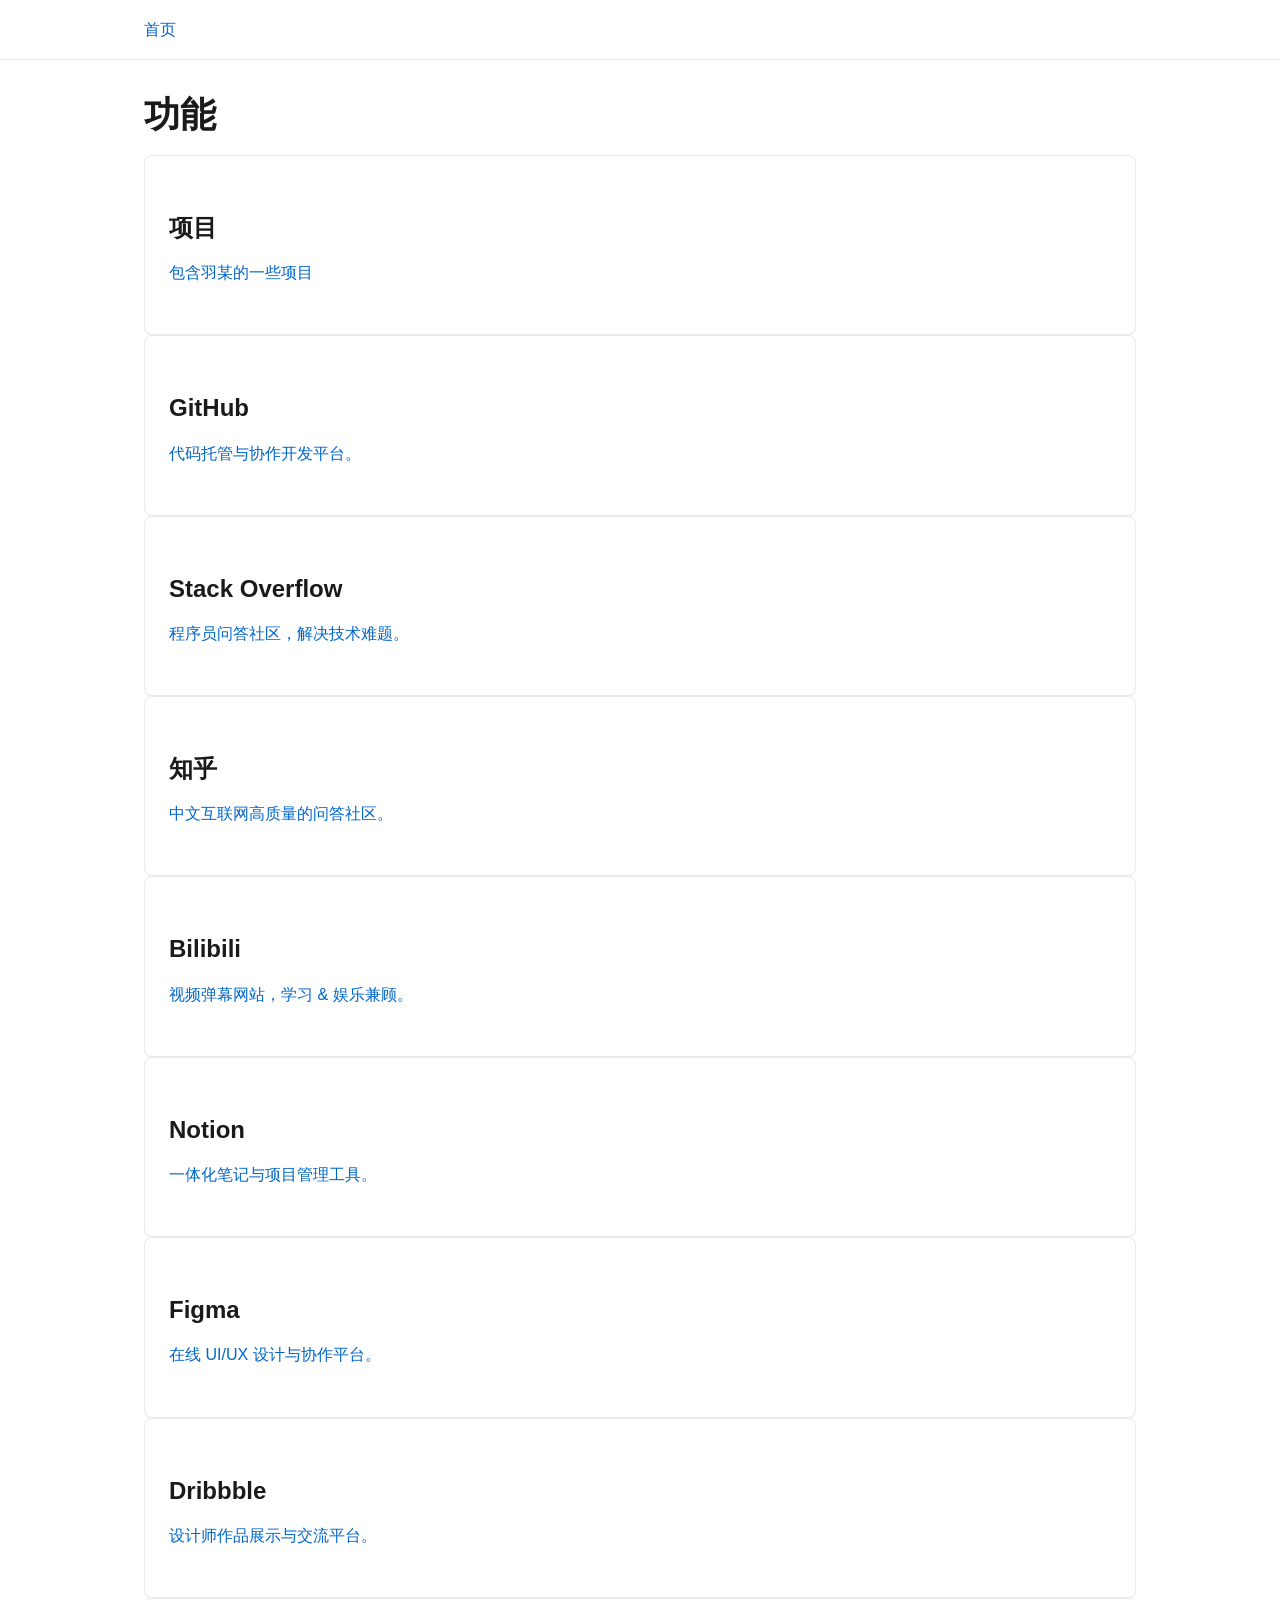
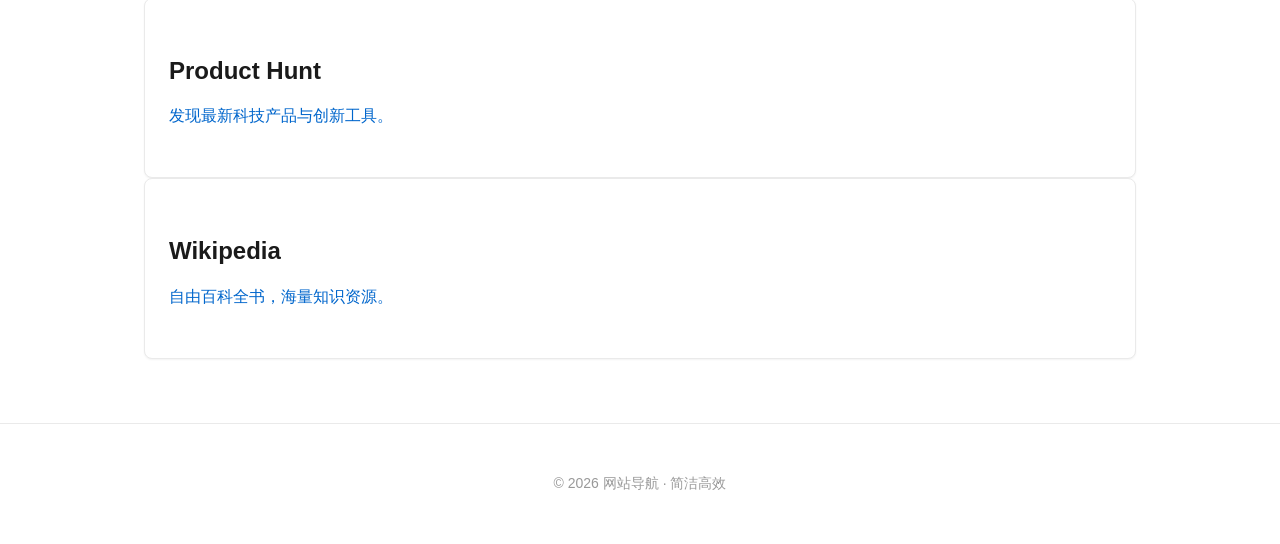
==== index.html @ 5953e115 "（（" ====
<!DOCTYPE html>
<html lang="zh-CN">
<head>
    <meta charset="UTF-8" />
    <meta name="viewport" content="width=device-width, initial-scale=1.0" />
    <title>羽某博客</title>
    <link rel="icon" href="icon.jpeg">
    <link rel="stylesheet" href="res/style.css">
</head>

<body>
    <!-- 顶部导航 -->
    <header class="navbar">
        <div class="container">
            <nav class="nav-links">
                <a href="#" class="active">首页</a>
                <!--<a href="#">收藏</a>--> 
                <!--<a href="#">关于</a>--> 
            </nav>
        </div>
    </header>

    <!-- 主内容区 -->
    <main class="container">
        <h1>功能</h1>

        <div class="card-grid">
            <a href="https://www.google.com" target="_blank" class="card-link">
                <div class="card">
                    <h3>项目</h3>
                    <p>包含羽某的一些项目</p>
                </div>
            </a>

            <a href="https://github.com" target="_blank" class="card-link">
                <div class="card">
                    <h3>GitHub</h3>
                    <p>代码托管与协作开发平台。</p>
                </div>
            </a>

            <a href="https://stackoverflow.com" target="_blank" class="card-link">
                <div class="card">
                    <h3>Stack Overflow</h3>
                    <p>程序员问答社区，解决技术难题。</p>
                </div>
            </a>

            <a href="https://www.zhihu.com" target="_blank" class="card-link">
                <div class="card">
                    <h3>知乎</h3>
                    <p>中文互联网高质量的问答社区。</p>
                </div>
            </a>

            <a href="https://www.bilibili.com" target="_blank" class="card-link">
                <div class="card">
                    <h3>Bilibili</h3>
                    <p>视频弹幕网站，学习 & 娱乐兼顾。</p>
                </div>
            </a>

            <a href="https://www.notion.so" target="_blank" class="card-link">
                <div class="card">
                    <h3>Notion</h3>
                    <p>一体化笔记与项目管理工具。</p>
                </div>
            </a>

            <a href="https://www.figma.com" target="_blank" class="card-link">
                <div class="card">
                    <h3>Figma</h3>
                    <p>在线 UI/UX 设计与协作平台。</p>
                </div>
            </a>

            <a href="https://www.dribbble.com" target="_blank" class="card-link">
                <div class="card">
                    <h3>Dribbble</h3>
                    <p>设计师作品展示与交流平台。</p>
                </div>
            </a>

            <a href="https://www.producthunt.com" target="_blank" class="card-link">
                <div class="card">
                    <h3>Product Hunt</h3>
                    <p>发现最新科技产品与创新工具。</p>
                </div>
            </a>

            <a href="https://www.wikipedia.org" target="_blank" class="card-link">
                <div class="card">
                    <h3>Wikipedia</h3>
                    <p>自由百科全书，海量知识资源。</p>
                </div>
            </a>
        </div>
    </main>

    <!-- 页脚 -->
    <footer class="footer">
        © 2026 网站导航 · 简洁高效
    </footer>
</body>
</html>
---- res/style.css ----
* {
            margin: 0;
            padding: 0;
            box-sizing: border-box;
        }
        
        :root {
            /* 色彩系统 */
            --color-primary: #1a1a1a;      /* 主文字色 */
            --color-secondary: #666;       /* 次要文字色 */
            --color-muted: #999;           /* 弱化文字色 */
            --color-border: #eaeaea;       /* 边框色 */
            --color-bg: #ffffff;           /* 背景色 */
            --color-bg-alt: #f9f9f9;       /* 交替背景色 */
            --color-accent: #0066cc;       /* 强调色 */
            --color-accent-hover: #004c99; /* 强调色悬停 */
            
            /* 字体系统 */
            --font-sans: -apple-system, BlinkMacSystemFont, "Segoe UI", Roboto, "Helvetica Neue", Arial, sans-serif;
            --font-mono: "SF Mono", "Monaco", "Inconsolata", "Fira Code", "Roboto Mono", monospace;
            
            /* 字号比例 (1.25比例) */
            --text-xs: 0.75rem;    /* 12px */
            --text-sm: 0.875rem;   /* 14px */
            --text-base: 1rem;     /* 16px */
            --text-lg: 1.125rem;    /* 18px */
            --text-xl: 1.25rem;     /* 20px */
            --text-2xl: 1.5rem;     /* 24px */
            --text-3xl: 1.875rem;   /* 30px */
            --text-4xl: 2.25rem;    /* 36px */
            
            /* 间距系统 (8px基准) */
            --space-1: 0.25rem;    /* 4px */
            --space-2: 0.5rem;     /* 8px */
            --space-3: 0.75rem;     /* 12px */
            --space-4: 1rem;       /* 16px */
            --space-6: 1.5rem;      /* 24px */
            --space-8: 2rem;        /* 32px */
            --space-12: 3rem;       /* 48px */
            --space-16: 4rem;       /* 64px */
            
            /* 圆角 */
            --radius-sm: 4px;
            --radius-md: 6px;
            --radius-lg: 8px;
            
            /* 阴影 */
            --shadow-sm: 0 1px 2px rgba(0, 0, 0, 0.05);
            --shadow-md: 0 2px 8px rgba(0, 0, 0, 0.08);
            --shadow-lg: 0 8px 30px rgba(0, 0, 0, 0.08);
            
            /* 最大宽度 */
            --container-sm: 640px;
            --container-md: 768px;
            --container-lg: 1024px;
            --container-xl: 1200px;
        }
        
        /* 暗色模式变量 */
        @media (prefers-color-scheme: dark) {
            :root {
                --color-primary: #f5f5f5;
                --color-secondary: #b0b0b0;
                --color-muted: #888;
                --color-border: #333;
                --color-bg: #121212;
                --color-bg-alt: #1a1a1a;
                --color-accent: #4da6ff;
                --color-accent-hover: #80c1ff;
            }
        }
        
        /* ===== 基础样式 ===== */
        body {
            font-family: var(--font-sans);
            font-size: var(--text-base);
            line-height: 1.7;
            color: var(--color-primary);
            background-color: var(--color-bg);
            -webkit-font-smoothing: antialiased;
            -moz-osx-font-smoothing: grayscale;
            transition: background-color 0.3s ease, color 0.3s ease;
        }
        
        .container {
            width: 100%;
            max-width: var(--container-lg);
            margin: 0 auto;
            padding: 0 var(--space-4);
        }
        
        /* ===== 排版样式 ===== */
        h1, h2, h3, h4, h5, h6 {
            font-weight: 600;
            line-height: 1.3;
            margin-top: var(--space-8);
            margin-bottom: var(--space-4);
            color: var(--color-primary);
        }
        
        h1 { font-size: var(--text-4xl); }
        h2 { font-size: var(--text-3xl); }
        h3 { font-size: var(--text-2xl); }
        h4 { font-size: var(--text-xl); }
        h5 { font-size: var(--text-lg); }
        h6 { font-size: var(--text-base); }
        
        p {
            margin-bottom: var(--space-6);
        }
        
        a {
            color: var(--color-accent);
            text-decoration: none;
            transition: color 0.2s ease;
        }
        
        a:hover {
            color: var(--color-accent-hover);
            text-decoration: underline;
        }
        
        small {
            font-size: var(--text-sm);
            color: var(--color-muted);
        }
        
        strong {
            font-weight: 600;
        }
        
        em {
            font-style: italic;
        }
        
        blockquote {
            border-left: 3px solid var(--color-border);
            padding-left: var(--space-6);
            margin: var(--space-8) 0;
            font-style: italic;
            color: var(--color-secondary);
        }
        
        hr {
            border: none;
            height: 1px;
            background-color: var(--color-border);
            margin: var(--space-12) 0;
        }
        
        /* ===== 代码样式 ===== */
        code, kbd, pre, samp {
            font-family: var(--font-mono);
            font-size: var(--text-sm);
        }
        
        code {
            background-color: var(--color-bg-alt);
            padding: 2px 6px;
            border-radius: var(--radius-sm);
        }
        
        pre {
            background-color: var(--color-bg-alt);
            padding: var(--space-4);
            border-radius: var(--radius-md);
            overflow-x: auto;
            margin: var(--space-8) 0;
        }
        
        /* ===== 列表样式 ===== */
        ul, ol {
            margin-left: var(--space-6);
            margin-bottom: var(--space-6);
        }
        
        li {
            margin-bottom: var(--space-2);
        }
        
        /* ===== 表单元素 ===== */
        input, textarea, select, button {
            font-family: var(--font-sans);
            font-size: var(--text-base);
        }
        
        input, textarea, select {
            padding: var(--space-3) var(--space-4);
            border: 1px solid var(--color-border);
            border-radius: var(--radius-md);
            background-color: var(--color-bg);
            color: var(--color-primary);
            width: 100%;
            transition: border-color 0.2s ease, box-shadow 0.2s ease;
        }
        
        input:focus, textarea:focus, select:focus {
            outline: none;
            border-color: var(--color-accent);
            box-shadow: 0 0 0 3px rgba(0, 102, 204, 0.1);
        }
        
        button, .btn {
            display: inline-block;
            padding: var(--space-3) var(--space-6);
            background-color: var(--color-accent);
            color: white;
            border: none;
            border-radius: var(--radius-md);
            font-weight: 500;
            cursor: pointer;
            transition: background-color 0.2s ease, transform 0.1s ease;
        }
        
        button:hover, .btn:hover {
            background-color: var(--color-accent-hover);
            text-decoration: none;
        }
        
        button:active, .btn:active {
            transform: translateY(1px);
        }
        
        .btn-outline {
            background-color: transparent;
            border: 1px solid var(--color-border);
            color: var(--color-primary);
        }
        
        .btn-outline:hover {
            background-color: var(--color-bg-alt);
            border-color: var(--color-accent);
        }
        
        /* ===== 布局工具类 ===== */
        .flex {
            display: flex;
        }
        
        .grid {
            display: grid;
        }
        
        .gap-2 { gap: var(--space-2); }
        .gap-4 { gap: var(--space-4); }
        .gap-6 { gap: var(--space-6); }
        .gap-8 { gap: var(--space-8); }
        
        .mt-2 { margin-top: var(--space-2); }
        .mt-4 { margin-top: var(--space-4); }
        .mt-6 { margin-top: var(--space-6); }
        .mt-8 { margin-top: var(--space-8); }
        
        .mb-2 { margin-bottom: var(--space-2); }
        .mb-4 { margin-bottom: var(--space-4); }
        .mb-6 { margin-bottom: var(--space-6); }
        .mb-8 { margin-bottom: var(--space-8); }
        
        .text-center { text-align: center; }
        .text-right { text-align: right; }
        
        /* ===== 卡片组件 ===== */
        .card {
            background-color: var(--color-bg);
            border: 1px solid var(--color-border);
            border-radius: var(--radius-lg);
            padding: var(--space-6);
            box-shadow: var(--shadow-sm);
            transition: box-shadow 0.3s ease, border-color 0.3s ease;
        }
        
        .card:hover {
            box-shadow: var(--shadow-md);
            border-color: var(--color-accent);
        }
        
        /* ===== 导航组件 ===== */
        .navbar {
            padding: var(--space-4) 0;
            border-bottom: 1px solid var(--color-border);
            position: sticky;
            top: 0;
            background-color: var(--color-bg);
            backdrop-filter: blur(8px);
            z-index: 100;
        }
        
        .nav-links {
            display: flex;
            gap: var(--space-6);
            align-items: center;
        }
        
        .nav-links a {
            color: var(--color-secondary);
            text-decoration: none;
        }
        
        .nav-links a:hover {
            color: var(--color-primary);
            text-decoration: none;
        }
        
        .nav-links a.active {
            color: var(--color-accent);
            font-weight: 500;
        }
        
        /* ===== 文章样式 ===== */
        .article-content {
            max-width: 720px;
            margin: 0 auto;
        }
        
        .article-meta {
            color: var(--color-muted);
            font-size: var(--text-sm);
            display: flex;
            gap: var(--space-4);
            margin-bottom: var(--space-8);
        }
        
        .article-tags {
            display: flex;
            flex-wrap: wrap;
            gap: var(--space-2);
            margin-bottom: var(--space-8);
        }
        
        .tag {
            display: inline-block;
            padding: 2px 8px;
            background-color: var(--color-bg-alt);
            color: var(--color-secondary);
            border-radius: var(--radius-sm);
            font-size: var(--text-xs);
        }
        
        /* ===== 页脚样式 ===== */
        .footer {
            border-top: 1px solid var(--color-border);
            padding: var(--space-12) 0;
            margin-top: var(--space-16);
            text-align: center;
            color: var(--color-muted);
            font-size: var(--text-sm);
        }
        
        /* ===== 响应式断点 ===== */
        @media (max-width: 768px) {
            :root {
                --text-4xl: 1.875rem; /* 30px */
                --text-3xl: 1.625rem; /* 26px */
                --text-2xl: 1.375rem; /* 22px */
            }
            
            .container {
                padding: 0 var(--space-4);
            }
            
            .nav-links {
                gap: var(--space-4);
            }
        }
        
        @media (max-width: 480px) {
            .article-meta {
                flex-direction: column;
                gap: var(--space-2);
            }
        }
        
        /* ===== 动画效果 ===== */
        .fade-in {
            animation: fadeIn 0.5s ease-out;
        }
        
        @keyframes fadeIn {
            from { opacity: 0; transform: translateY(10px); }
            to { opacity: 1; transform: translateY(0); }
        }
        
        /* ===== 工具类 ===== */
        .visually-hidden {
            position: absolute;
            width: 1px;
            height: 1px;
            padding: 0;
            margin: -1px;
            overflow: hidden;
            clip: rect(0, 0, 0, 0);
            white-space: nowrap;
            border: 0;
        }
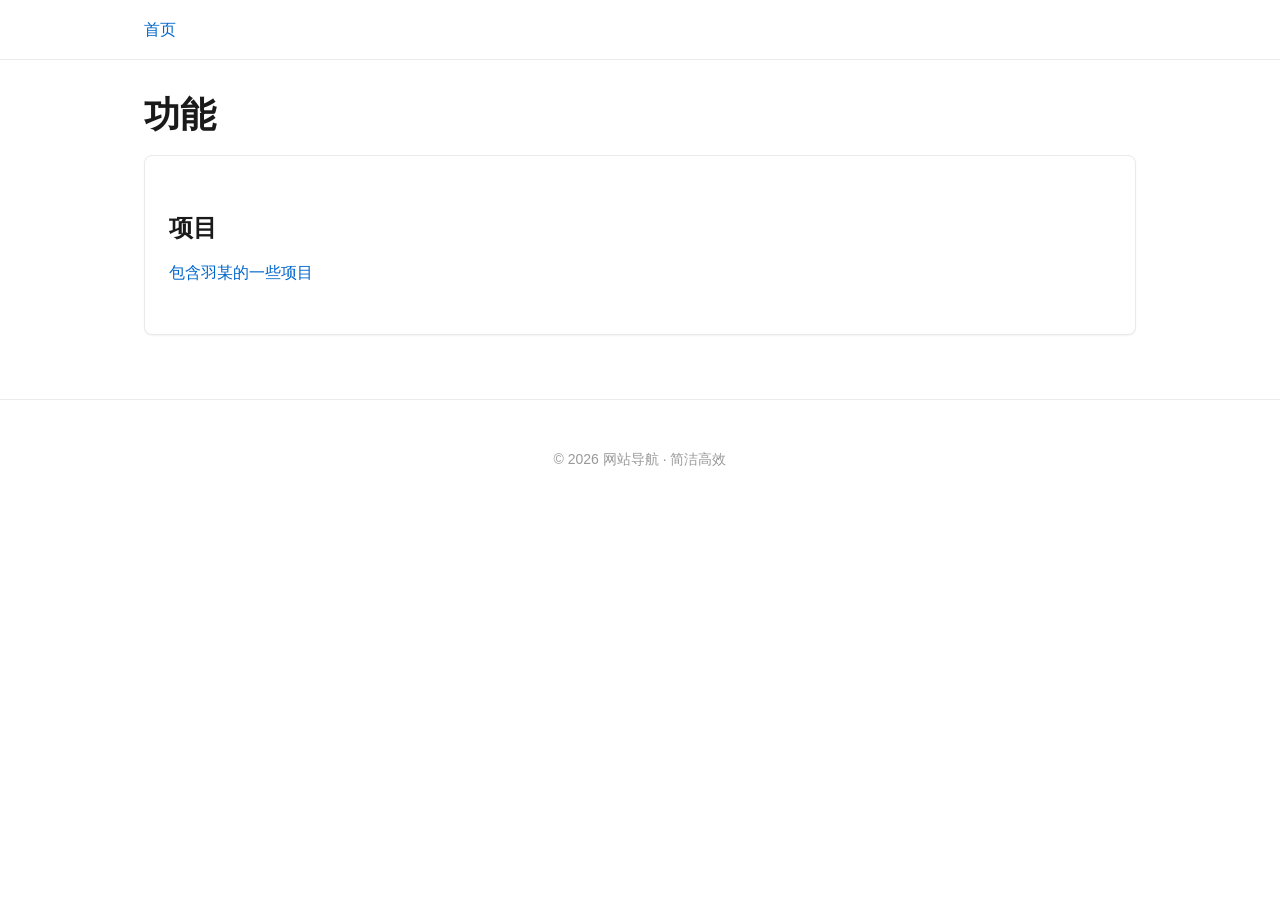
==== commit 9d65f5d8: "modified:   index.html" ====
--- a/index.html
+++ b/index.html
@@ -25,73 +25,10 @@
         <h1>功能</h1>
 
         <div class="card-grid">
-            <a href="https://www.google.com" target="_blank" class="card-link">
+            <a href="./projects/index.html" target="_blank" class="card-link">
                 <div class="card">
                     <h3>项目</h3>
                     <p>包含羽某的一些项目</p>
-                </div>
-            </a>
-
-            <a href="https://github.com" target="_blank" class="card-link">
-                <div class="card">
-                    <h3>GitHub</h3>
-                    <p>代码托管与协作开发平台。</p>
-                </div>
-            </a>
-
-            <a href="https://stackoverflow.com" target="_blank" class="card-link">
-                <div class="card">
-                    <h3>Stack Overflow</h3>
-                    <p>程序员问答社区，解决技术难题。</p>
-                </div>
-            </a>
-
-            <a href="https://www.zhihu.com" target="_blank" class="card-link">
-                <div class="card">
-                    <h3>知乎</h3>
-                    <p>中文互联网高质量的问答社区。</p>
-                </div>
-            </a>
-
-            <a href="https://www.bilibili.com" target="_blank" class="card-link">
-                <div class="card">
-                    <h3>Bilibili</h3>
-                    <p>视频弹幕网站，学习 & 娱乐兼顾。</p>
-                </div>
-            </a>
-
-            <a href="https://www.notion.so" target="_blank" class="card-link">
-                <div class="card">
-                    <h3>Notion</h3>
-                    <p>一体化笔记与项目管理工具。</p>
-                </div>
-            </a>
-
-            <a href="https://www.figma.com" target="_blank" class="card-link">
-                <div class="card">
-                    <h3>Figma</h3>
-                    <p>在线 UI/UX 设计与协作平台。</p>
-                </div>
-            </a>
-
-            <a href="https://www.dribbble.com" target="_blank" class="card-link">
-                <div class="card">
-                    <h3>Dribbble</h3>
-                    <p>设计师作品展示与交流平台。</p>
-                </div>
-            </a>
-
-            <a href="https://www.producthunt.com" target="_blank" class="card-link">
-                <div class="card">
-                    <h3>Product Hunt</h3>
-                    <p>发现最新科技产品与创新工具。</p>
-                </div>
-            </a>
-
-            <a href="https://www.wikipedia.org" target="_blank" class="card-link">
-                <div class="card">
-                    <h3>Wikipedia</h3>
-                    <p>自由百科全书，海量知识资源。</p>
                 </div>
             </a>
         </div>
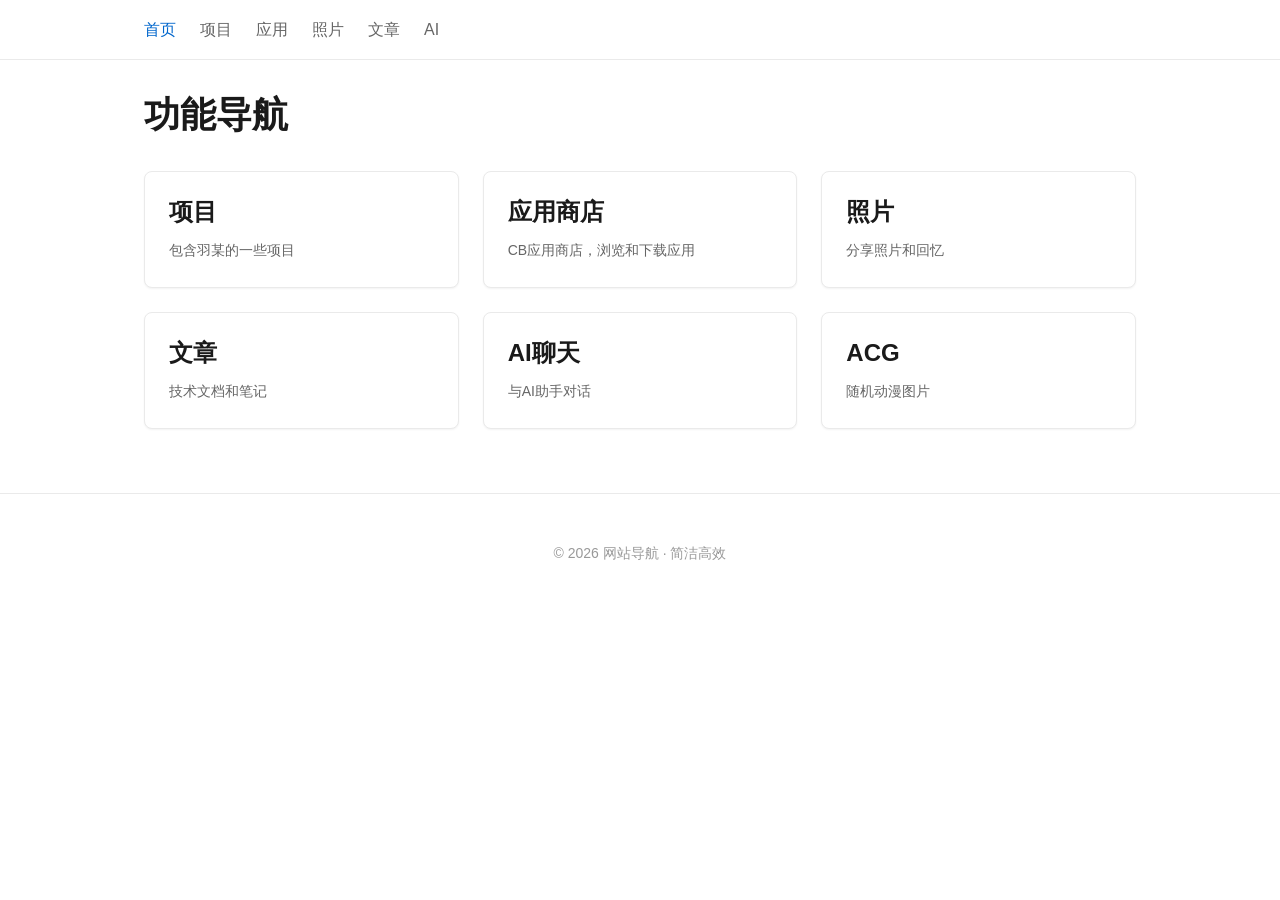
==== commit a29d7408: "改" ====
--- a/index.html
+++ b/index.html
@@ -14,21 +14,59 @@
         <div class="container">
             <nav class="nav-links">
                 <a href="#" class="active">首页</a>
-                <!--<a href="#">收藏</a>--> 
-                <!--<a href="#">关于</a>--> 
+                <a href="./project/index.html">项目</a>
+                <a href="./app/index.html">应用</a>
+                <a href="./photo/index.html">照片</a>
+                <a href="./article/index.html">文章</a>
+                <a href="./ai.html">AI</a>
             </nav>
         </div>
     </header>
 
     <!-- 主内容区 -->
     <main class="container">
-        <h1>功能</h1>
+        <h1>功能导航</h1>
 
         <div class="card-grid">
-            <a href="./projects/index.html" target="_blank" class="card-link">
+            <a href="./project/index.html" class="card-link">
                 <div class="card">
                     <h3>项目</h3>
                     <p>包含羽某的一些项目</p>
+                </div>
+            </a>
+
+            <a href="./app/index.html" class="card-link">
+                <div class="card">
+                    <h3>应用商店</h3>
+                    <p>CB应用商店，浏览和下载应用</p>
+                </div>
+            </a>
+
+            <a href="./photo/index.html" class="card-link">
+                <div class="card">
+                    <h3>照片</h3>
+                    <p>分享照片和回忆</p>
+                </div>
+            </a>
+
+            <a href="./article/index.html" class="card-link">
+                <div class="card">
+                    <h3>文章</h3>
+                    <p>技术文档和笔记</p>
+                </div>
+            </a>
+
+            <a href="./ai.html" class="card-link">
+                <div class="card">
+                    <h3>AI聊天</h3>
+                    <p>与AI助手对话</p>
+                </div>
+            </a>
+
+            <a href="./acg.html" class="card-link">
+                <div class="card">
+                    <h3>ACG</h3>
+                    <p>随机动漫图片</p>
                 </div>
             </a>
         </div>
--- a/res/style.css
+++ b/res/style.css
@@ -392,5 +392,541 @@
             clip: rect(0, 0, 0, 0);
             white-space: nowrap;
             border: 0;
+        }
+
+        /* ===== 卡片网格 ===== */
+        .card-grid {
+            display: grid;
+            grid-template-columns: repeat(auto-fill, minmax(280px, 1fr));
+            gap: var(--space-6);
+            margin: var(--space-8) 0;
+        }
+
+        .card-link {
+            text-decoration: none;
+            color: inherit;
+        }
+
+        .card-link:hover {
+            text-decoration: none;
+        }
+
+        .card h3 {
+            margin-top: 0;
+            margin-bottom: var(--space-3);
+        }
+
+        .card p {
+            color: var(--color-secondary);
+            font-size: var(--text-sm);
+            margin: 0;
+        }
+
+        /* ===== 照片画廊 ===== */
+        .gallery-grid {
+            display: grid;
+            grid-template-columns: repeat(auto-fill, minmax(320px, 1fr));
+            gap: var(--space-6);
+            margin: var(--space-8) 0;
+        }
+
+        .gallery-card {
+            background: var(--color-bg);
+            border: 1px solid var(--color-border);
+            border-radius: var(--radius-lg);
+            overflow: hidden;
+            box-shadow: var(--shadow-sm);
+            transition: transform 0.2s ease, box-shadow 0.2s ease;
+            cursor: pointer;
+        }
+
+        .gallery-card:hover {
+            transform: translateY(-4px);
+            box-shadow: var(--shadow-lg);
+        }
+
+        .gallery-media {
+            width: 100%;
+            height: 240px;
+            object-fit: cover;
+            display: block;
+            background: var(--color-bg-alt);
+        }
+
+        .gallery-placeholder {
+            width: 100%;
+            height: 240px;
+            background: var(--color-primary);
+            display: flex;
+            align-items: center;
+            justify-content: center;
+            color: var(--color-bg);
+            font-size: var(--text-2xl);
+        }
+
+        /* ===== 应用商店 ===== */
+        .app-header {
+            background: linear-gradient(135deg, var(--color-accent), var(--color-accent-hover));
+            color: white;
+            padding: var(--space-8) var(--space-6);
+            border-radius: var(--radius-lg);
+            margin-bottom: var(--space-8);
+            box-shadow: var(--shadow-md);
+        }
+
+        .app-header-content {
+            display: flex;
+            align-items: center;
+            gap: var(--space-4);
+        }
+
+        .app-logo-icon {
+            width: 60px;
+            height: 60px;
+            background: white;
+            border-radius: var(--radius-md);
+            display: flex;
+            align-items: center;
+            justify-content: center;
+            font-size: var(--text-3xl);
+            font-weight: bold;
+            color: var(--color-accent);
+        }
+
+        .app-logo-text h1 {
+            font-size: var(--text-3xl);
+            margin: 0;
+            color: white;
+        }
+
+        .app-logo-text p {
+            font-size: var(--text-sm);
+            opacity: 0.9;
+            margin: 0;
+            color: white;
+        }
+
+        .letters-grid {
+            display: grid;
+            grid-template-columns: repeat(auto-fill, minmax(60px, 1fr));
+            gap: var(--space-4);
+            margin: var(--space-6) 0;
+        }
+
+        .letter-btn {
+            width: 60px;
+            height: 60px;
+            border-radius: var(--radius-md);
+            background: var(--color-bg-alt);
+            border: 2px solid var(--color-border);
+            font-size: var(--text-2xl);
+            font-weight: bold;
+            color: var(--color-primary);
+            cursor: pointer;
+            transition: all 0.2s ease;
+            display: flex;
+            align-items: center;
+            justify-content: center;
+        }
+
+        .letter-btn:hover {
+            background: var(--color-border);
+            transform: translateY(-2px);
+            box-shadow: var(--shadow-md);
+        }
+
+        .letter-btn.active {
+            background: var(--color-accent);
+            color: white;
+            border-color: var(--color-accent);
+        }
+
+        .apps-grid {
+            display: grid;
+            grid-template-columns: repeat(auto-fill, minmax(180px, 1fr));
+            gap: var(--space-6);
+            margin: var(--space-6) 0;
+        }
+
+        .app-card {
+            background: var(--color-bg);
+            border: 1px solid var(--color-border);
+            border-radius: var(--radius-lg);
+            overflow: hidden;
+            transition: all 0.2s ease;
+            cursor: pointer;
+            display: flex;
+            flex-direction: column;
+        }
+
+        .app-card:hover {
+            transform: translateY(-5px);
+            box-shadow: var(--shadow-lg);
+            border-color: var(--color-accent);
+        }
+
+        .app-icon-container {
+            width: 100%;
+            height: 120px;
+            background: var(--color-bg-alt);
+            display: flex;
+            align-items: center;
+            justify-content: center;
+            padding: var(--space-4);
+        }
+
+        .app-icon {
+            width: 80px;
+            height: 80px;
+            border-radius: var(--radius-lg);
+            object-fit: cover;
+            background: var(--color-border);
+            display: flex;
+            align-items: center;
+            justify-content: center;
+            font-size: var(--text-3xl);
+            color: var(--color-secondary);
+            overflow: hidden;
+        }
+
+        .app-icon img {
+            width: 100%;
+            height: 100%;
+            object-fit: cover;
+        }
+
+        .app-info {
+            padding: var(--space-4);
+            flex-grow: 1;
+            display: flex;
+            flex-direction: column;
+        }
+
+        .app-name {
+            font-size: var(--text-base);
+            font-weight: 600;
+            margin-bottom: var(--space-1);
+            color: var(--color-primary);
+        }
+
+        .app-author {
+            font-size: var(--text-sm);
+            color: var(--color-secondary);
+            margin-bottom: var(--space-3);
+        }
+
+        .app-platforms {
+            display: flex;
+            flex-wrap: wrap;
+            gap: var(--space-2);
+            margin-top: auto;
+        }
+
+        .platform-tag {
+            background: rgba(0, 102, 204, 0.1);
+            color: var(--color-accent);
+            padding: 2px 8px;
+            border-radius: 10px;
+            font-size: var(--text-xs);
+        }
+
+        /* ===== 应用详情页 ===== */
+        .app-detail-card {
+            background: var(--color-bg);
+            border: 1px solid var(--color-border);
+            border-radius: var(--radius-lg);
+            padding: var(--space-6);
+            margin-bottom: var(--space-6);
+            display: flex;
+            gap: var(--space-6);
+        }
+
+        .app-detail-icon {
+            width: 100px;
+            height: 100px;
+            border-radius: var(--radius-lg);
+            background: var(--color-bg-alt);
+            display: flex;
+            align-items: center;
+            justify-content: center;
+            font-size: var(--text-4xl);
+            color: var(--color-secondary);
+            overflow: hidden;
+            flex-shrink: 0;
+        }
+
+        .app-detail-icon img {
+            width: 100%;
+            height: 100%;
+            object-fit: cover;
+        }
+
+        .app-detail-info {
+            flex: 1;
+        }
+
+        .app-detail-info h1 {
+            font-size: var(--text-3xl);
+            margin-top: 0;
+            margin-bottom: var(--space-2);
+        }
+
+        .app-version-badge {
+            display: inline-block;
+            background: var(--color-bg-alt);
+            padding: 4px 12px;
+            border-radius: 12px;
+            font-size: var(--text-sm);
+            color: var(--color-secondary);
+            margin-bottom: var(--space-4);
+        }
+
+        .detail-section {
+            display: grid;
+            grid-template-columns: repeat(auto-fill, minmax(300px, 1fr));
+            gap: var(--space-6);
+            margin-bottom: var(--space-6);
+        }
+
+        .detail-card {
+            background: var(--color-bg);
+            border: 1px solid var(--color-border);
+            border-radius: var(--radius-lg);
+            padding: var(--space-6);
+        }
+
+        .detail-card h2 {
+            font-size: var(--text-lg);
+            margin-top: 0;
+            margin-bottom: var(--space-4);
+            padding-bottom: var(--space-3);
+            border-bottom: 1px solid var(--color-border);
+        }
+
+        .info-item {
+            margin-bottom: var(--space-4);
+        }
+
+        .info-label {
+            font-size: var(--text-sm);
+            color: var(--color-secondary);
+            margin-bottom: var(--space-1);
+        }
+
+        .info-value {
+            font-size: var(--text-base);
+            color: var(--color-primary);
+        }
+
+        .download-section {
+            background: var(--color-bg);
+            border: 1px solid var(--color-border);
+            border-radius: var(--radius-lg);
+            padding: var(--space-6);
+            margin-bottom: var(--space-6);
+        }
+
+        .download-buttons {
+            display: grid;
+            grid-template-columns: repeat(auto-fill, minmax(180px, 1fr));
+            gap: var(--space-4);
+        }
+
+        .download-btn {
+            border: 1px solid var(--color-border);
+            border-radius: var(--radius-md);
+            padding: var(--space-4);
+            text-align: center;
+            text-decoration: none;
+            color: var(--color-primary);
+            background: var(--color-bg);
+            transition: all 0.2s ease;
+            display: flex;
+            flex-direction: column;
+            align-items: center;
+            gap: var(--space-2);
+        }
+
+        .download-btn:hover {
+            background: var(--color-bg-alt);
+            border-color: var(--color-accent);
+            text-decoration: none;
+        }
+
+        .platform-name {
+            font-size: var(--text-base);
+            font-weight: 600;
+        }
+
+        .platform-desc {
+            font-size: var(--text-sm);
+            color: var(--color-secondary);
+        }
+
+        /* ===== 项目列表 ===== */
+        .project-grid {
+            display: grid;
+            grid-template-columns: repeat(auto-fill, minmax(300px, 1fr));
+            gap: var(--space-6);
+            margin: var(--space-8) 0;
+        }
+
+        .project-card {
+            background: var(--color-bg);
+            border: 1px solid var(--color-border);
+            border-radius: var(--radius-lg);
+            padding: var(--space-6);
+            box-shadow: var(--shadow-sm);
+            transition: all 0.3s ease;
+        }
+
+        .project-card:hover {
+            box-shadow: var(--shadow-md);
+            border-color: var(--color-accent);
+            transform: translateY(-2px);
+        }
+
+        .project-card h3 {
+            margin-top: 0;
+            margin-bottom: var(--space-3);
+        }
+
+        .project-card p {
+            color: var(--color-secondary);
+            font-size: var(--text-sm);
+            margin-bottom: var(--space-4);
+        }
+
+        .project-meta {
+            display: flex;
+            gap: var(--space-4);
+            font-size: var(--text-xs);
+            color: var(--color-muted);
+        }
+
+        /* ===== 文章列表 ===== */
+        .article-list {
+            display: flex;
+            flex-direction: column;
+            gap: var(--space-6);
+            margin: var(--space-8) 0;
+        }
+
+        .article-item {
+            background: var(--color-bg);
+            border: 1px solid var(--color-border);
+            border-radius: var(--radius-lg);
+            padding: var(--space-6);
+            transition: all 0.2s ease;
+        }
+
+        .article-item:hover {
+            box-shadow: var(--shadow-md);
+            border-color: var(--color-accent);
+        }
+
+        .article-item h2 {
+            margin-top: 0;
+            margin-bottom: var(--space-3);
+            font-size: var(--text-2xl);
+        }
+
+        .article-item p {
+            color: var(--color-secondary);
+            font-size: var(--text-sm);
+            margin-bottom: var(--space-3);
+        }
+
+        /* ===== 加载状态 ===== */
+        .loading {
+            padding: var(--space-12) var(--space-6);
+            text-align: center;
+            color: var(--color-secondary);
+        }
+
+        .loading-spinner {
+            width: 40px;
+            height: 40px;
+            border: 3px solid var(--color-border);
+            border-top-color: var(--color-accent);
+            border-radius: 50%;
+            animation: spin 1s linear infinite;
+            margin: 0 auto var(--space-4);
+        }
+
+        @keyframes spin {
+            to { transform: rotate(360deg); }
+        }
+
+        .empty-state {
+            padding: var(--space-12) var(--space-6);
+            text-align: center;
+            color: var(--color-secondary);
+        }
+
+        .empty-state-icon {
+            font-size: 48px;
+            margin-bottom: var(--space-4);
+            opacity: 0.5;
+        }
+
+        .error-message {
+            background: #fee2e2;
+            border: 1px solid #f5c6cb;
+            border-radius: var(--radius-md);
+            padding: var(--space-4);
+            color: #c62828;
+            margin: var(--space-4) 0;
+        }
+
+        /* ===== 响应式补充 ===== */
+        @media (max-width: 768px) {
+            .card-grid,
+            .gallery-grid,
+            .apps-grid,
+            .project-grid {
+                grid-template-columns: repeat(auto-fill, minmax(240px, 1fr));
+            }
+
+            .letters-grid {
+                grid-template-columns: repeat(auto-fill, minmax(50px, 1fr));
+            }
+
+            .letter-btn {
+                width: 50px;
+                height: 50px;
+                font-size: var(--text-xl);
+            }
+
+            .app-detail-card {
+                flex-direction: column;
+                text-align: center;
+            }
+
+            .app-detail-icon {
+                margin: 0 auto;
+            }
+
+            .detail-section {
+                grid-template-columns: 1fr;
+            }
+
+            .download-buttons {
+                grid-template-columns: 1fr;
+            }
+        }
+
+        @media (max-width: 480px) {
+            .card-grid,
+            .gallery-grid,
+            .apps-grid,
+            .project-grid {
+                grid-template-columns: 1fr;
+            }
+
+            .app-header-content {
+                flex-direction: column;
+                text-align: center;
+            }
         }   
     
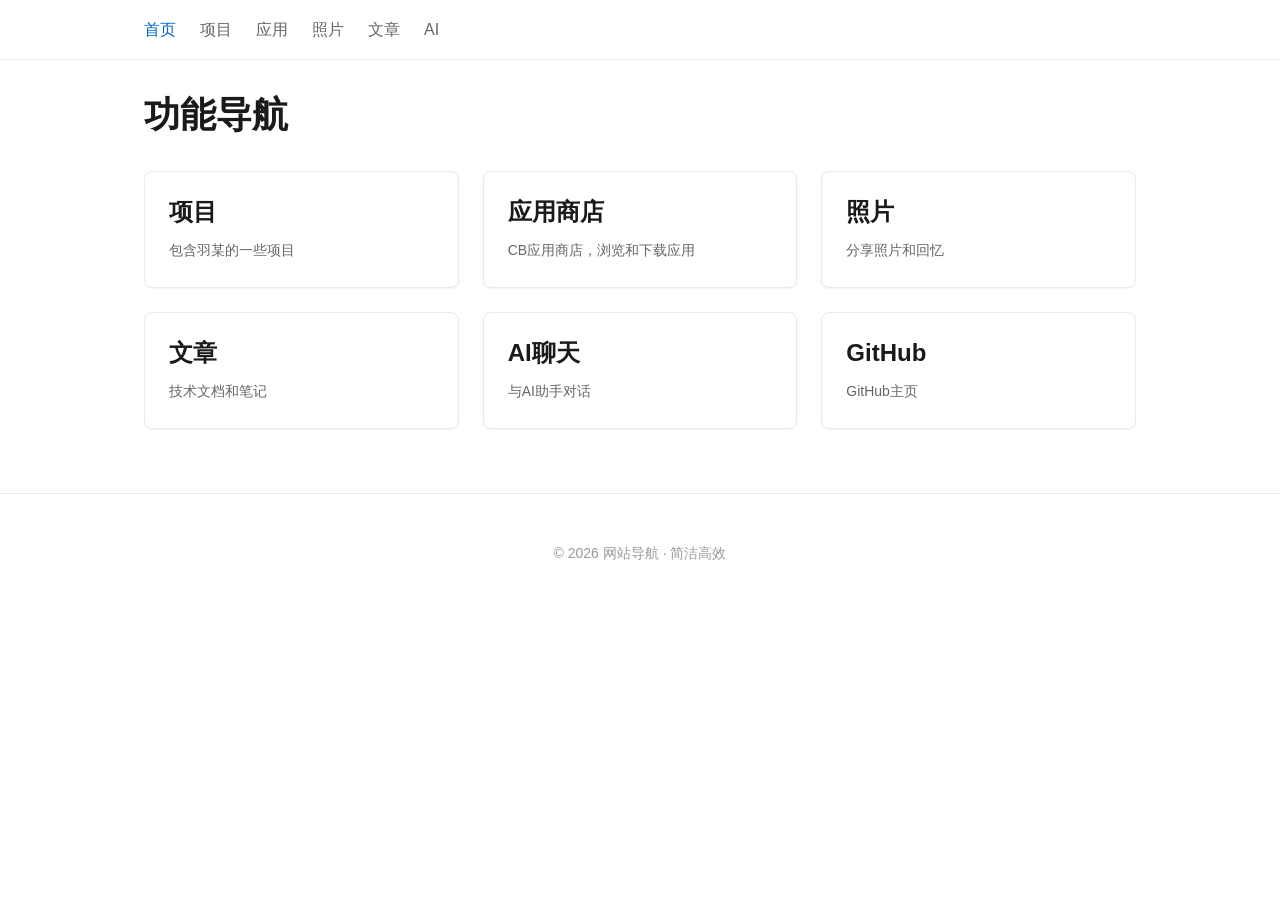
==== commit 5a377fb1: "gai" ====
--- a/index.html
+++ b/index.html
@@ -63,10 +63,10 @@
                 </div>
             </a>
 
-            <a href="./acg.html" class="card-link">
+            <a href="https://github.com/yumou114514" class="card-link">
                 <div class="card">
-                    <h3>ACG</h3>
-                    <p>随机动漫图片</p>
+                    <h3>GitHub</h3>
+                    <p>GitHub主页</p>
                 </div>
             </a>
         </div>
--- a/res/style.css
+++ b/res/style.css
@@ -879,6 +879,99 @@
             margin: var(--space-4) 0;
         }
 
+        /* ===== 应用商店增强 ===== */
+        .app-search {
+            margin-bottom: var(--space-6);
+        }
+
+        .app-search input {
+            width: 100%;
+            padding: var(--space-3) var(--space-4);
+            border: 2px solid var(--color-border);
+            border-radius: var(--radius-lg);
+            font-size: var(--text-base);
+            background: var(--color-bg);
+            color: var(--color-primary);
+            transition: border-color 0.2s ease;
+        }
+
+        .app-search input:focus {
+            border-color: var(--color-accent);
+            outline: none;
+        }
+
+        .app-search input::placeholder {
+            color: var(--color-muted);
+        }
+
+        .letter-btn.has-apps {
+            background: var(--color-accent);
+            color: white;
+            border-color: var(--color-accent);
+        }
+
+        .letter-btn.has-apps:hover {
+            background: var(--color-accent-hover);
+        }
+
+        .app-card-desc {
+            font-size: var(--text-xs);
+            color: var(--color-muted);
+            margin-top: var(--space-1);
+            margin-bottom: var(--space-2);
+            line-height: 1.4;
+            display: -webkit-box;
+            -webkit-line-clamp: 2;
+            -webkit-box-orient: vertical;
+            overflow: hidden;
+        }
+
+        .app-count {
+            display: inline-block;
+            background: var(--color-bg-alt);
+            padding: 2px 10px;
+            border-radius: 10px;
+            font-size: var(--text-sm);
+            color: var(--color-secondary);
+            margin-left: var(--space-3);
+        }
+
+        .app-section-header {
+            display: flex;
+            align-items: center;
+            justify-content: space-between;
+            margin-bottom: var(--space-4);
+        }
+
+        .view-toggle {
+            display: flex;
+            gap: var(--space-2);
+        }
+
+        .view-toggle button {
+            padding: var(--space-2) var(--space-4);
+            border: 1px solid var(--color-border);
+            border-radius: var(--radius-md);
+            background: var(--color-bg);
+            color: var(--color-secondary);
+            font-size: var(--text-sm);
+            cursor: pointer;
+            transition: all 0.2s ease;
+        }
+
+        .view-toggle button.active {
+            background: var(--color-accent);
+            color: white;
+            border-color: var(--color-accent);
+        }
+
+        .app-detail-desc {
+            color: var(--color-secondary);
+            font-size: var(--text-sm);
+            margin-bottom: var(--space-4);
+            line-height: 1.6;
+        }
+
         /* ===== 响应式补充 ===== */
         @media (max-width: 768px) {
             .card-grid,
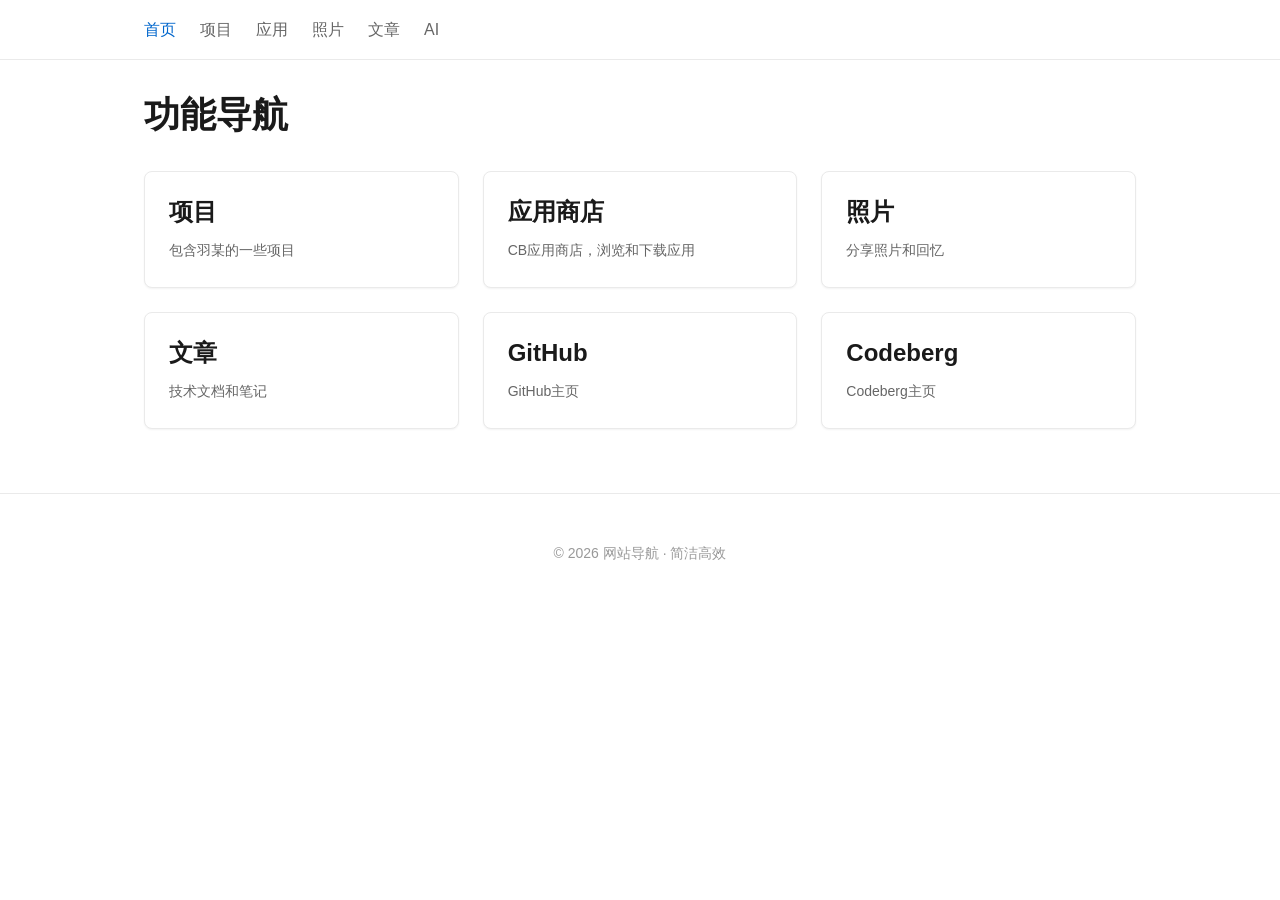
==== commit 5089c074: "改了一下主页细节" ====
--- a/index.html
+++ b/index.html
@@ -55,18 +55,16 @@
                     <p>技术文档和笔记</p>
                 </div>
             </a>
-
-            <a href="./ai.html" class="card-link">
-                <div class="card">
-                    <h3>AI聊天</h3>
-                    <p>与AI助手对话</p>
-                </div>
-            </a>
-
             <a href="https://github.com/yumou114514" class="card-link">
                 <div class="card">
                     <h3>GitHub</h3>
                     <p>GitHub主页</p>
+                </div>
+            </a>
+            <a href="https://codeberg.org/yumou114514" class="card-link">
+                <div class="card">
+                    <h3>Codeberg</h3>
+                    <p>Codeberg主页</p>
                 </div>
             </a>
         </div>
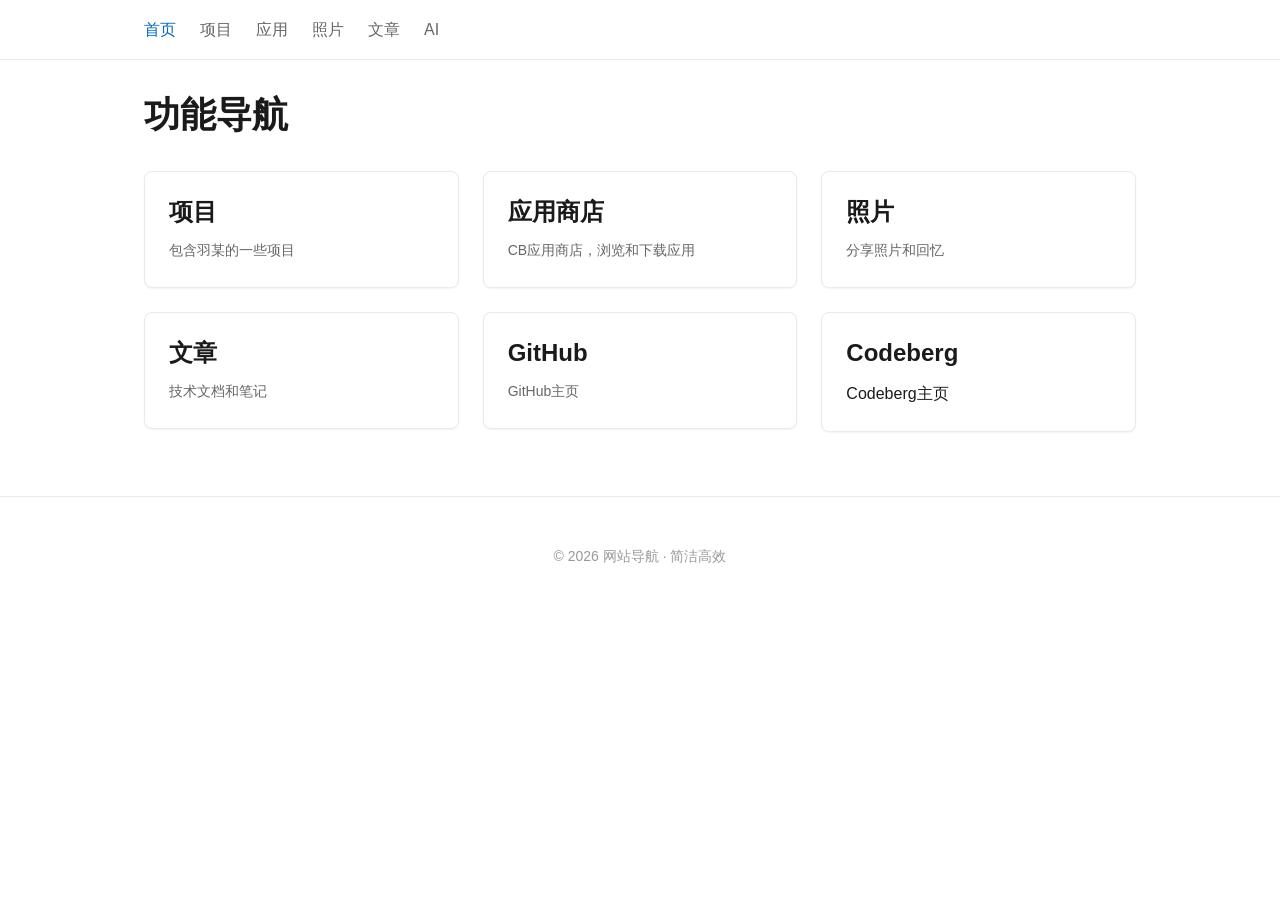
==== commit 86e4041f: "q" ====
--- a/index.html
+++ b/index.html
@@ -63,7 +63,7 @@
             </a>
             <a href="https://codeberg.org/yumou114514" class="card-link">
                 <div class="card">
-                    <h3>Codeberg</h3>
+                    <h3>Codeberg</h3
                     <p>Codeberg主页</p>
                 </div>
             </a>
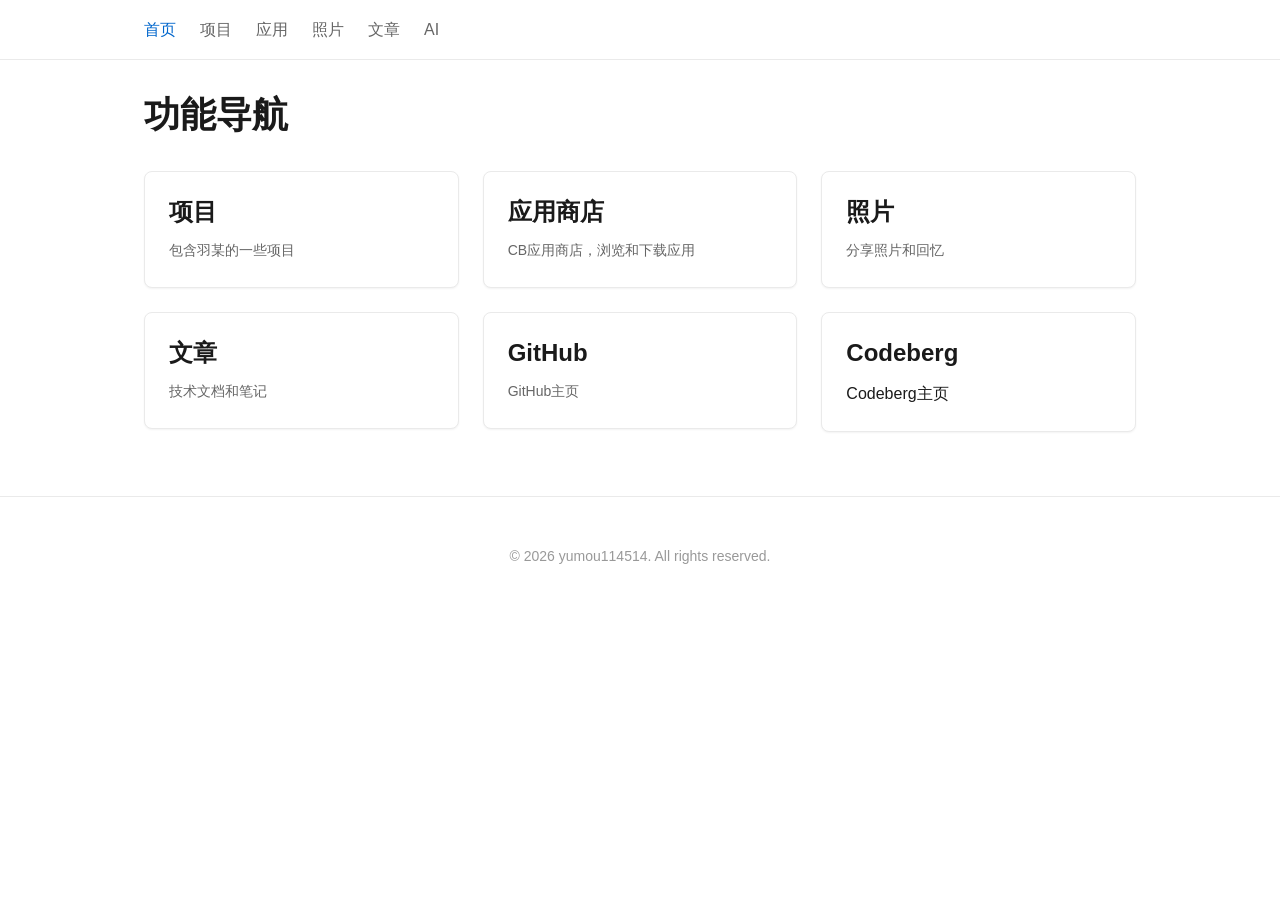
==== commit eaffbd23: "q" ====
--- a/index.html
+++ b/index.html
@@ -72,7 +72,7 @@
 
     <!-- 页脚 -->
     <footer class="footer">
-        © 2026 网站导航 · 简洁高效
+        © 2026 yumou114514. All rights reserved.
     </footer>
 </body>
 </html>
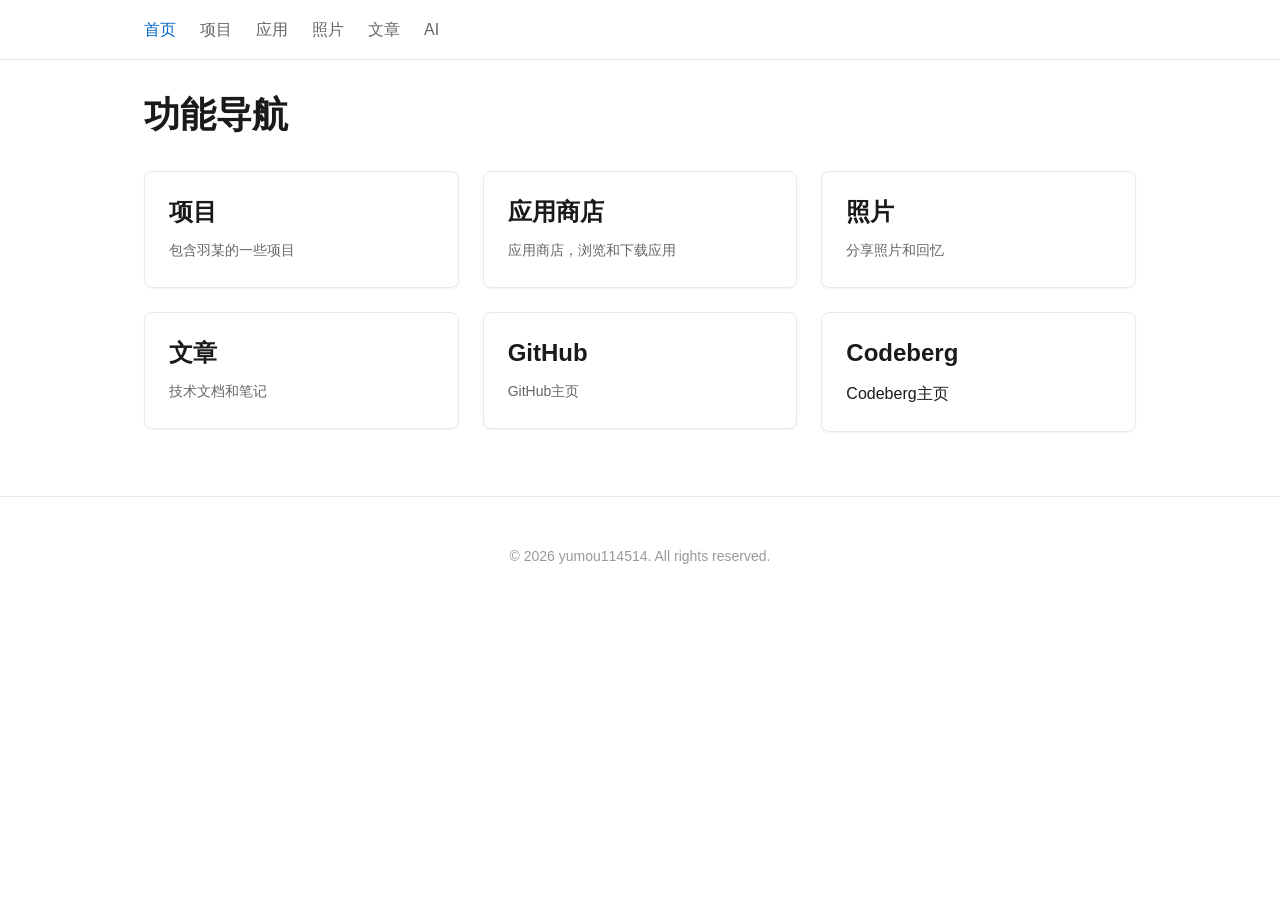
==== commit ebbd0f53: "更改了应用商店命名" ====
--- a/index.html
+++ b/index.html
@@ -38,7 +38,7 @@
             <a href="./app/index.html" class="card-link">
                 <div class="card">
                     <h3>应用商店</h3>
-                    <p>CB应用商店，浏览和下载应用</p>
+                    <p>应用商店，浏览和下载应用</p>
                 </div>
             </a>
 
